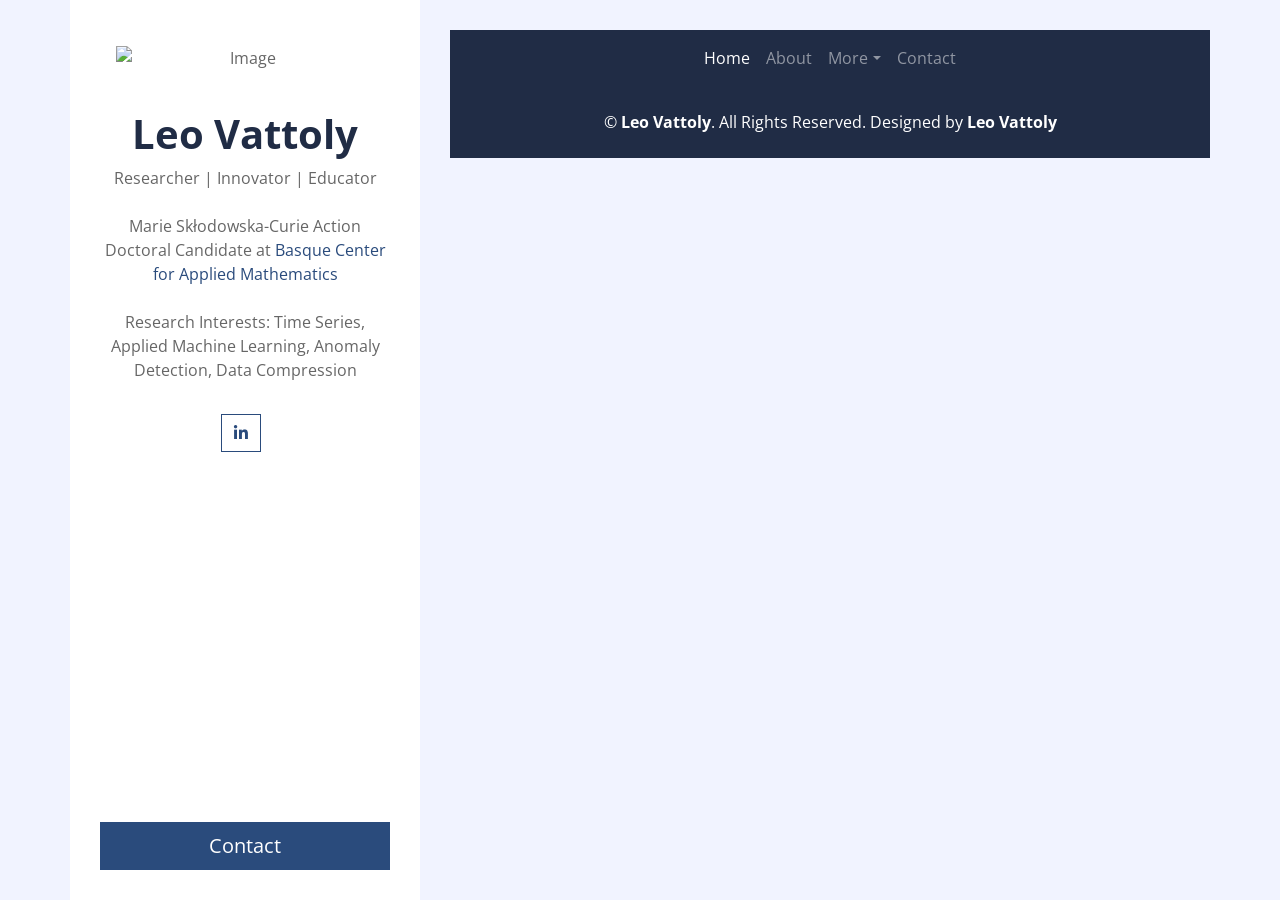
==== index.html @ dacd9f1f "Update index.html" ====
<!DOCTYPE html>
<html lang="en">
    <head>
        <meta charset="utf-8">
        <title>Leo Vattoly - Researcher</title>
        <meta content="width=device-width, initial-scale=1.0" name="viewport">
        <meta content="PhD, Machine Learning, Time Series, Anomaly Detection, Data Compression" name="keywords">
        <meta content="Researcher at BCAM focusing on ML for polymer systems" name="description">

        <!-- Favicon -->
        <link href="img/favicon.ico" rel="icon">

        <!-- Google Fonts -->
        <link href="https://fonts.googleapis.com/css2?family=Open+Sans:300;400;600;700;800&display=swap" rel="stylesheet">

        <!-- Font Awesome -->
        <link href="https://cdnjs.cloudflare.com/ajax/libs/font-awesome/5.10.0/css/all.min.css" rel="stylesheet">

        <!-- Customized Bootstrap Stylesheet -->
        <link href="css/style.css" rel="stylesheet">
    </head>

    <body>
        <div class="wrapper">
            <div class="sidebar">
                <div class="sidebar-text d-flex flex-column h-100 justify-content-center text-center">
                    
                    <img class="mx-auto d-block img-fluid mb-4 p-3" src="img/profile_1.png" alt="Image" style="width: 400px; height: auto;">
                    
                    <h1 class="font-weight-bold">Leo Vattoly</h1>
                    <p class="mb-4">Researcher | Innovator | Educator</p>
                    <p class="mb-4">
                        Marie Skłodowska-Curie Action Doctoral Candidate at <a href="https://www.bcamath.org/en">Basque Center for Applied Mathematics</a></p>
                        <p>Research Interests: Time Series, Applied Machine Learning, Anomaly Detection, Data Compression</p>    
                    </p>
                    <div class="d-flex justify-content-center mb-5">
                        <a class="btn btn-outline-primary mr-2" href="https://www.linkedin.com/in/leo-vattoly/"><i class="fab fa-linkedin-in"></i></a>
                    </div>
                    <a href="contact.html" class="btn btn-lg btn-block btn-primary mt-auto">Contact</a>
                </div>
                <div class="sidebar-icon d-flex flex-column h-100 justify-content-center text-right">
                    <i class="fas fa-2x fa-angle-double-right text-primary"></i>
                </div>
            </div>
            <div class="content">
                <!-- Navbar Start -->
                <div class="container p-0">
                    <nav class="navbar navbar-expand-lg bg-secondary navbar-dark">
                        <a href="" class="navbar-brand d-block d-lg-none">Navigation</a>
                        <button type="button" class="navbar-toggler" data-toggle="collapse" data-target="#navbarCollapse">
                            <span class="navbar-toggler-icon"></span>
                        </button>
                        <div class="collapse navbar-collapse justify-content-between" id="navbarCollapse">
                            <div class="navbar-nav m-auto">
                                <a href="index.html" class="nav-item nav-link active">Home</a>
                                <a href="about.html" class="nav-item nav-link">About</a>
                                <div class="nav-item dropdown">
                                    <a href="#" class="nav-link dropdown-toggle" data-toggle="dropdown">More</a>
                                    <div class="dropdown-menu">
                                        <a href="blog.html" class="dropdown-item">Education</a>
                                        <a href="single.html" class="dropdown-item">Experience</a>
                                    </div>
                                </div>
                                <a href="contact.html" class="nav-item nav-link">Contact</a>
                            </div>
                        </div>
                    </nav>
                </div>
                <!-- Navbar End -->
        
                
             
                
    
                <!-- Footer Start -->
                <div class="container py-4 bg-secondary text-center">
                    <p class="m-0 text-white">
                        &copy; <a class="text-white font-weight-bold" href="leovattoly.github.io/">Leo Vattoly</a>. All Rights Reserved. Designed by <a class="text-white font-weight-bold" href="leovattoly.github.io/">Leo Vattoly</a>
                    </p>
                </div>
                <!-- Footer End -->
            </div>
        </div>
        
        <!-- Back to Top -->
        <a href="#" class="back-to-top"><i class="fa fa-angle-double-up"></i></a>
        
        <!-- JavaScript Libraries -->
        <script src="https://code.jquery.com/jquery-3.4.1.min.js"></script>
        <script src="https://stackpath.bootstrapcdn.com/bootstrap/4.4.1/js/bootstrap.bundle.min.js"></script>
        <script src="lib/easing/easing.min.js"></script>
        <script src="lib/waypoints/waypoints.min.js"></script>

        <!-- Contact Javascript File -->
        <script src="mail/jqBootstrapValidation.min.js"></script>
        <script src="mail/contact.js"></script>

        <!-- Template Javascript -->
        <script src="js/main.js"></script>
    </body>
</html>
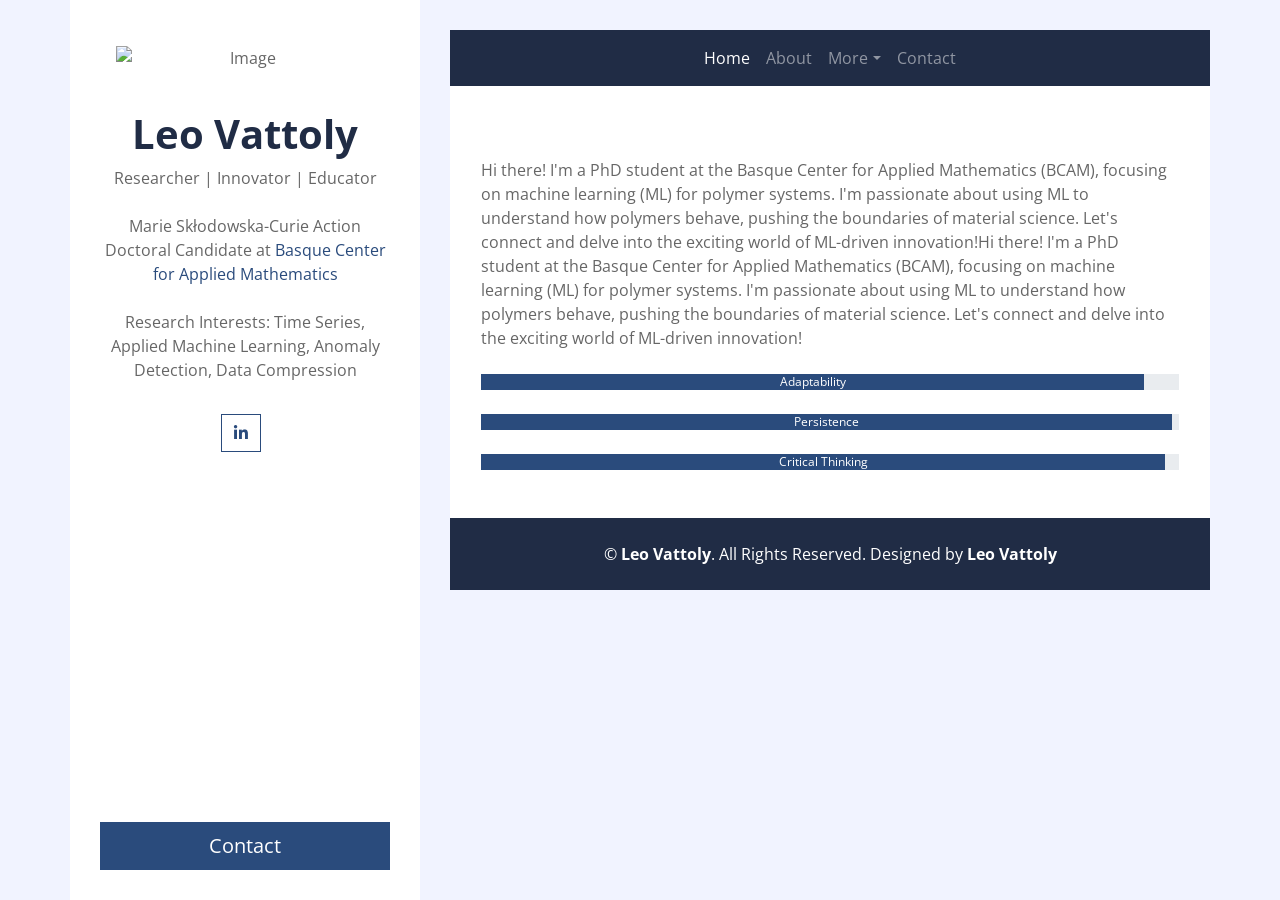
==== commit 246cc6c7: "Update index.html" ====
--- a/index.html
+++ b/index.html
@@ -34,7 +34,7 @@
                         <p>Research Interests: Time Series, Applied Machine Learning, Anomaly Detection, Data Compression</p>    
                     </p>
                     <div class="d-flex justify-content-center mb-5">
-                        <a class="btn btn-outline-primary mr-2" href="https://www.linkedin.com/in/leo-vattoly/"><i class="fab fa-linkedin-in"></i></a>
+                        <a class="btn btn-outline-primary mr-2" href="https://www.linkedin.com/in/leo-vattoly/" target="_blank" ><i class="fab fa-linkedin-in"></i></a>
                     </div>
                     <a href="contact.html" class="btn btn-lg btn-block btn-primary mt-auto">Contact</a>
                 </div>
@@ -67,10 +67,32 @@
                     </nav>
                 </div>
                 <!-- Navbar End -->
-        
-                
-             
-                
+         <!-- About Start-->
+                 <div class="container bg-white pt-5">
+                <div class="row px-3 pb-5">
+                    <div class="col-md-12">
+                        <h2 class="mb-4 font-weight-bold"></h2>
+                        <p class="m-0">
+                            Hi there! I'm a PhD student at the Basque Center for Applied Mathematics (BCAM), focusing on machine learning (ML) for polymer systems. I'm passionate about using ML to understand how polymers behave, pushing the boundaries of material science. Let's connect and delve into the exciting world of ML-driven innovation!Hi there! I'm a PhD student at the Basque Center for Applied Mathematics (BCAM), focusing on machine learning (ML) for polymer systems. I'm passionate about using ML to understand how polymers behave, pushing the boundaries of material science. Let's connect and delve into the exciting world of ML-driven innovation!
+                        </p>
+                    </div>
+                    <div class="col-md-12 pt-4">
+                        <div class="d-flex flex-column skills">
+                            <div class="progress w-100 mb-4">
+                                <div class="progress-bar" role="progressbar" aria-valuenow="95" aria-valuemin="0" aria-valuemax="100">Adaptability</div>
+                            </div>
+                            <div class="progress w-100 mb-4">
+                                <div class="progress-bar" role="progressbar" aria-valuenow="99" aria-valuemin="0" aria-valuemax="100">Persistence</div>
+                            </div>
+                            <div class="progress w-100">
+                                <div class="progress-bar" role="progressbar" aria-valuenow="98" aria-valuemin="0" aria-valuemax="100">Critical Thinking </div>
+                            </div>
+                        </div>
+                    </div>
+                </div>
+            </div>
+
+        <!-- About End -->
     
                 <!-- Footer Start -->
                 <div class="container py-4 bg-secondary text-center">
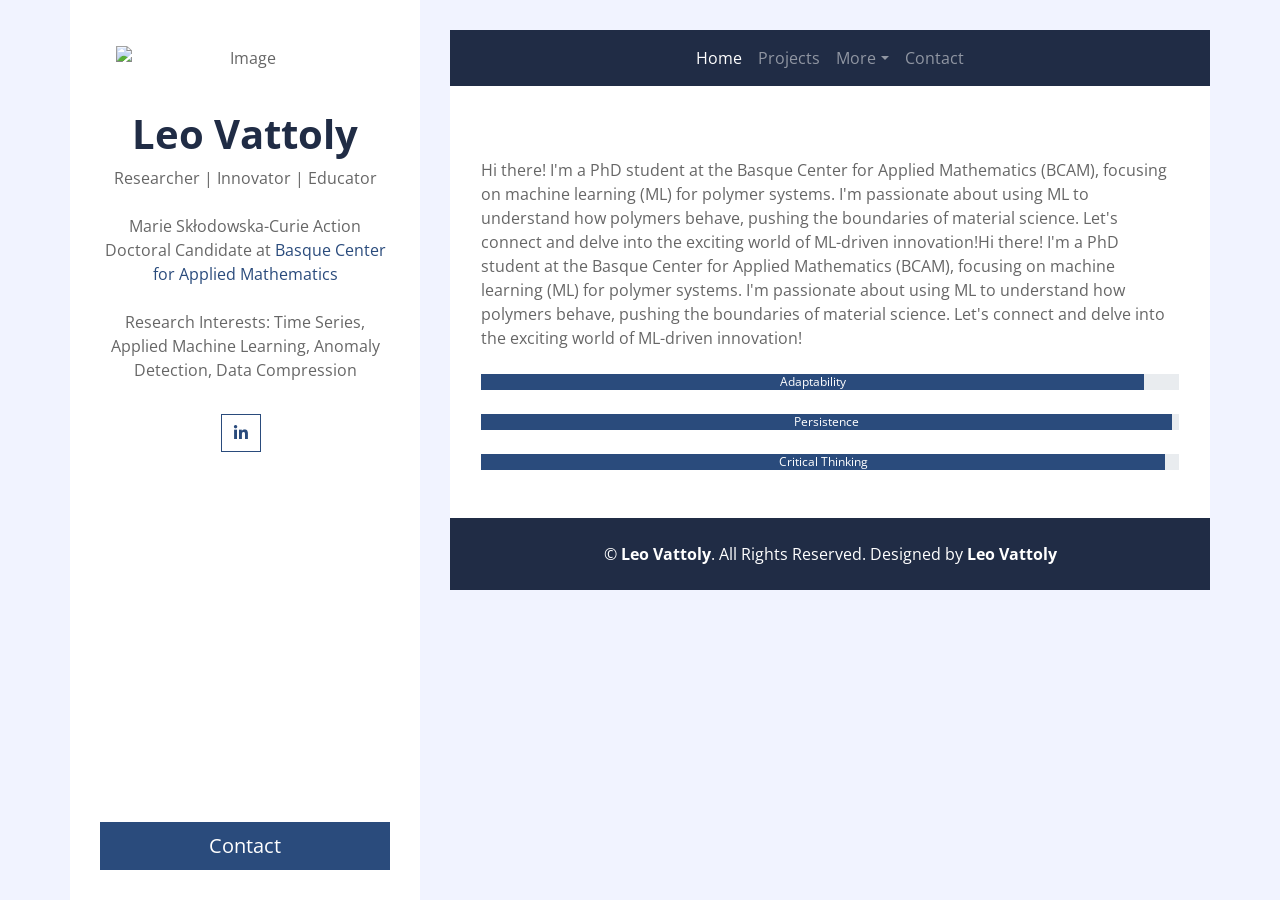
==== commit a28338bf: "Update index.html" ====
--- a/index.html
+++ b/index.html
@@ -53,7 +53,7 @@
                         <div class="collapse navbar-collapse justify-content-between" id="navbarCollapse">
                             <div class="navbar-nav m-auto">
                                 <a href="index.html" class="nav-item nav-link active">Home</a>
-                                <a href="about.html" class="nav-item nav-link">About</a>
+                                <a href="about.html" class="nav-item nav-link">Projects</a>
                                 <div class="nav-item dropdown">
                                     <a href="#" class="nav-link dropdown-toggle" data-toggle="dropdown">More</a>
                                     <div class="dropdown-menu">
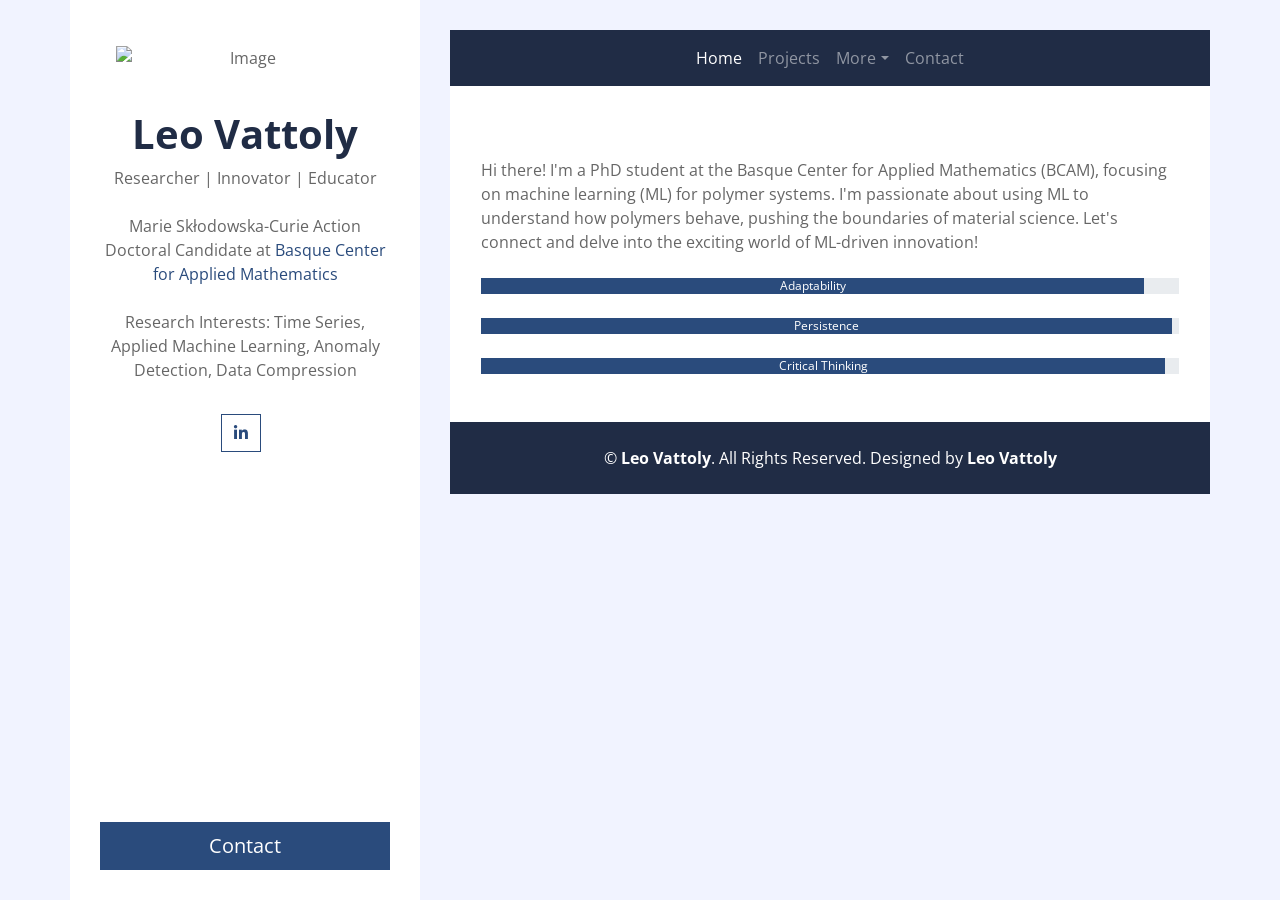
==== commit 1f66bc06: "Update index.html" ====
--- a/index.html
+++ b/index.html
@@ -73,8 +73,7 @@
                     <div class="col-md-12">
                         <h2 class="mb-4 font-weight-bold"></h2>
                         <p class="m-0">
-                            Hi there! I'm a PhD student at the Basque Center for Applied Mathematics (BCAM), focusing on machine learning (ML) for polymer systems. I'm passionate about using ML to understand how polymers behave, pushing the boundaries of material science. Let's connect and delve into the exciting world of ML-driven innovation!Hi there! I'm a PhD student at the Basque Center for Applied Mathematics (BCAM), focusing on machine learning (ML) for polymer systems. I'm passionate about using ML to understand how polymers behave, pushing the boundaries of material science. Let's connect and delve into the exciting world of ML-driven innovation!
-                        </p>
+                            Hi there! I'm a PhD student at the Basque Center for Applied Mathematics (BCAM), focusing on machine learning (ML) for polymer systems. I'm passionate about using ML to understand how polymers behave, pushing the boundaries of material science. Let's connect and delve into the exciting world of ML-driven innovation!                </p>
                     </div>
                     <div class="col-md-12 pt-4">
                         <div class="d-flex flex-column skills">
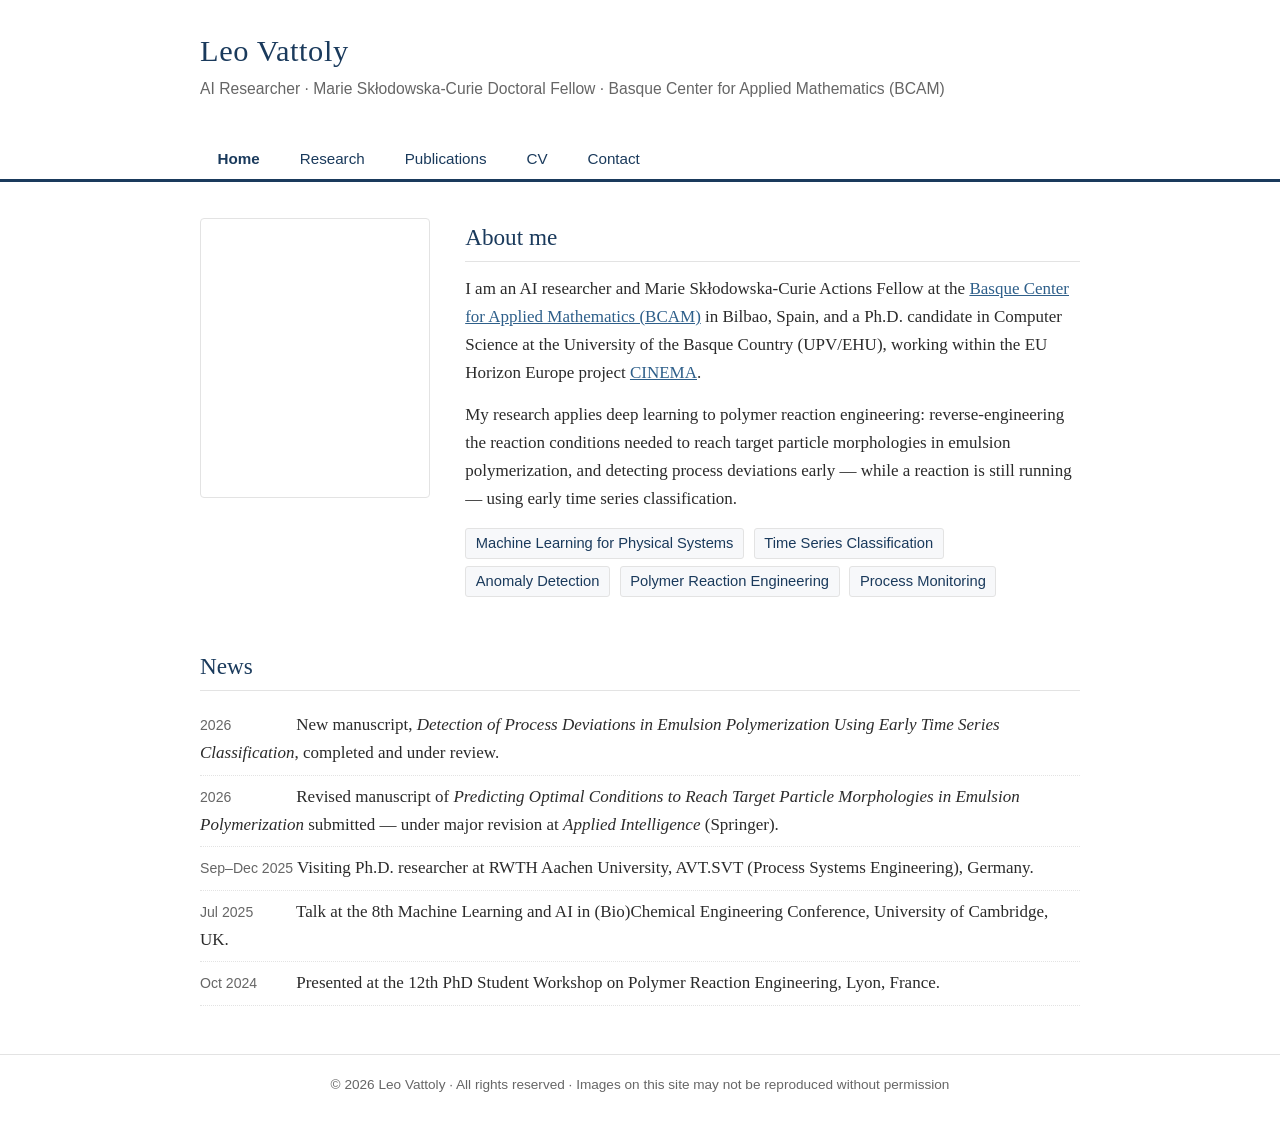
==== commit beb5b0d7: "Redesign as professional academic website; add new preprint details" ====
--- a/index.html
+++ b/index.html
@@ -1,122 +1,79 @@
-<!DOCTYPE html>
-<html lang="en">
-    <head>
-        <meta charset="utf-8">
-        <title>Leo Vattoly - Researcher</title>
-        <meta content="width=device-width, initial-scale=1.0" name="viewport">
-        <meta content="PhD, Machine Learning, Time Series, Anomaly Detection, Data Compression" name="keywords">
-        <meta content="Researcher at BCAM focusing on ML for polymer systems" name="description">
-
-        <!-- Favicon -->
-        <link href="img/favicon.ico" rel="icon">
-
-        <!-- Google Fonts -->
-        <link href="https://fonts.googleapis.com/css2?family=Open+Sans:300;400;600;700;800&display=swap" rel="stylesheet">
-
-        <!-- Font Awesome -->
-        <link href="https://cdnjs.cloudflare.com/ajax/libs/font-awesome/5.10.0/css/all.min.css" rel="stylesheet">
-
-        <!-- Customized Bootstrap Stylesheet -->
-        <link href="css/style.css" rel="stylesheet">
-    </head>
-
-    <body>
-        <div class="wrapper">
-            <div class="sidebar">
-                <div class="sidebar-text d-flex flex-column h-100 justify-content-center text-center">
-                    
-                    <img class="mx-auto d-block img-fluid mb-4 p-3" src="img/profile_1.png" alt="Image" style="width: 400px; height: auto;">
-                    
-                    <h1 class="font-weight-bold">Leo Vattoly</h1>
-                    <p class="mb-4">Researcher | Innovator | Educator</p>
-                    <p class="mb-4">
-                        Marie Skłodowska-Curie Action Doctoral Candidate at <a href="https://www.bcamath.org/en">Basque Center for Applied Mathematics</a></p>
-                        <p>Research Interests: Time Series, Applied Machine Learning, Anomaly Detection, Data Compression</p>    
-                    </p>
-                    <div class="d-flex justify-content-center mb-5">
-                        <a class="btn btn-outline-primary mr-2" href="https://www.linkedin.com/in/leo-vattoly/" target="_blank" ><i class="fab fa-linkedin-in"></i></a>
-                    </div>
-                    <a href="contact.html" class="btn btn-lg btn-block btn-primary mt-auto">Contact</a>
-                </div>
-                <div class="sidebar-icon d-flex flex-column h-100 justify-content-center text-right">
-                    <i class="fas fa-2x fa-angle-double-right text-primary"></i>
-                </div>
-            </div>
-            <div class="content">
-                <!-- Navbar Start -->
-                <div class="container p-0">
-                    <nav class="navbar navbar-expand-lg bg-secondary navbar-dark">
-                        <a href="" class="navbar-brand d-block d-lg-none">Navigation</a>
-                        <button type="button" class="navbar-toggler" data-toggle="collapse" data-target="#navbarCollapse">
-                            <span class="navbar-toggler-icon"></span>
-                        </button>
-                        <div class="collapse navbar-collapse justify-content-between" id="navbarCollapse">
-                            <div class="navbar-nav m-auto">
-                                <a href="index.html" class="nav-item nav-link active">Home</a>
-                                <a href="about.html" class="nav-item nav-link">Projects</a>
-                                <div class="nav-item dropdown">
-                                    <a href="#" class="nav-link dropdown-toggle" data-toggle="dropdown">More</a>
-                                    <div class="dropdown-menu">
-                                        <a href="blog.html" class="dropdown-item">Education</a>
-                                        <a href="single.html" class="dropdown-item">Experience</a>
-                                    </div>
-                                </div>
-                                <a href="contact.html" class="nav-item nav-link">Contact</a>
-                            </div>
-                        </div>
-                    </nav>
-                </div>
-                <!-- Navbar End -->
-         <!-- About Start-->
-                 <div class="container bg-white pt-5">
-                <div class="row px-3 pb-5">
-                    <div class="col-md-12">
-                        <h2 class="mb-4 font-weight-bold"></h2>
-                        <p class="m-0">
-                            Hi there! I'm a PhD student at the Basque Center for Applied Mathematics (BCAM), focusing on machine learning (ML) for polymer systems. I'm passionate about using ML to understand how polymers behave, pushing the boundaries of material science. Let's connect and delve into the exciting world of ML-driven innovation!                </p>
-                    </div>
-                    <div class="col-md-12 pt-4">
-                        <div class="d-flex flex-column skills">
-                            <div class="progress w-100 mb-4">
-                                <div class="progress-bar" role="progressbar" aria-valuenow="95" aria-valuemin="0" aria-valuemax="100">Adaptability</div>
-                            </div>
-                            <div class="progress w-100 mb-4">
-                                <div class="progress-bar" role="progressbar" aria-valuenow="99" aria-valuemin="0" aria-valuemax="100">Persistence</div>
-                            </div>
-                            <div class="progress w-100">
-                                <div class="progress-bar" role="progressbar" aria-valuenow="98" aria-valuemin="0" aria-valuemax="100">Critical Thinking </div>
-                            </div>
-                        </div>
-                    </div>
-                </div>
-            </div>
-
-        <!-- About End -->
-    
-                <!-- Footer Start -->
-                <div class="container py-4 bg-secondary text-center">
-                    <p class="m-0 text-white">
-                        &copy; <a class="text-white font-weight-bold" href="leovattoly.github.io/">Leo Vattoly</a>. All Rights Reserved. Designed by <a class="text-white font-weight-bold" href="leovattoly.github.io/">Leo Vattoly</a>
-                    </p>
-                </div>
-                <!-- Footer End -->
-            </div>
-        </div>
-        
-        <!-- Back to Top -->
-        <a href="#" class="back-to-top"><i class="fa fa-angle-double-up"></i></a>
-        
-        <!-- JavaScript Libraries -->
-        <script src="https://code.jquery.com/jquery-3.4.1.min.js"></script>
-        <script src="https://stackpath.bootstrapcdn.com/bootstrap/4.4.1/js/bootstrap.bundle.min.js"></script>
-        <script src="lib/easing/easing.min.js"></script>
-        <script src="lib/waypoints/waypoints.min.js"></script>
-
-        <!-- Contact Javascript File -->
-        <script src="mail/jqBootstrapValidation.min.js"></script>
-        <script src="mail/contact.js"></script>
-
-        <!-- Template Javascript -->
-        <script src="js/main.js"></script>
-    </body>
-</html>
+<!DOCTYPE html>
+<html lang="en">
+<head>
+  <meta charset="utf-8">
+  <meta name="viewport" content="width=device-width, initial-scale=1.0">
+  <title>Leo Vattoly — AI Researcher</title>
+  <meta name="description" content="Leo Vattoly — AI researcher at the Basque Center for Applied Mathematics (BCAM). Machine learning for polymer systems, time series classification, process monitoring.">
+  <meta name="keywords" content="Leo Vattoly, machine learning, time series, emulsion polymerization, BCAM, anomaly detection">
+  <link rel="stylesheet" href="css/style.css">
+</head>
+<body>
+
+  <header>
+    <div class="container">
+      <div class="site-title">
+        <h1>Leo Vattoly</h1>
+        <p>AI Researcher · Marie Skłodowska-Curie Doctoral Fellow · Basque Center for Applied Mathematics (BCAM)</p>
+      </div>
+      <nav class="tabs">
+        <a href="index.html" class="active">Home</a>
+        <a href="research.html">Research</a>
+        <a href="publications.html">Publications</a>
+        <a href="cv.html">CV</a>
+        <a href="contact.html">Contact</a>
+        <!-- To add a new tab: copy a line above, create the matching .html page (see README.md) -->
+      </nav>
+    </div>
+  </header>
+
+  <main>
+    <div class="container">
+
+      <div class="profile-row">
+        <div class="photo-frame" style="background-image: url('img/profile_1.png');" role="img" aria-label="Portrait of Leo Vattoly"></div>
+        <div class="bio">
+          <h2>About me</h2>
+          <p>
+            I am an AI researcher and Marie Skłodowska-Curie Actions Fellow at the
+            <a href="https://www.bcamath.org/en" target="_blank" rel="noopener">Basque Center for Applied Mathematics (BCAM)</a>
+            in Bilbao, Spain, and a Ph.D. candidate in Computer Science at the University of the Basque Country (UPV/EHU),
+            working within the EU Horizon Europe project <a href="https://cinema-dn.eu" target="_blank" rel="noopener">CINEMA</a>.
+          </p>
+          <p>
+            My research applies deep learning to polymer reaction engineering: reverse-engineering the reaction
+            conditions needed to reach target particle morphologies in emulsion polymerization, and detecting
+            process deviations early — while a reaction is still running — using early time series classification.
+          </p>
+          <p class="interests">
+            <span>Machine Learning for Physical Systems</span>
+            <span>Time Series Classification</span>
+            <span>Anomaly Detection</span>
+            <span>Polymer Reaction Engineering</span>
+            <span>Process Monitoring</span>
+          </p>
+        </div>
+      </div>
+
+      <h2>News</h2>
+      <ul class="news">
+        <li><span class="date">2026</span> New manuscript, <em>Detection of Process Deviations in Emulsion Polymerization Using Early Time Series Classification</em>, completed and under review.</li>
+        <li><span class="date">2026</span> Revised manuscript of <em>Predicting Optimal Conditions to Reach Target Particle Morphologies in Emulsion Polymerization</em> submitted — under major revision at <em>Applied Intelligence</em> (Springer).</li>
+        <li><span class="date">Sep–Dec 2025</span> Visiting Ph.D. researcher at RWTH Aachen University, AVT.SVT (Process Systems Engineering), Germany.</li>
+        <li><span class="date">Jul 2025</span> Talk at the 8th Machine Learning and AI in (Bio)Chemical Engineering Conference, University of Cambridge, UK.</li>
+        <li><span class="date">Oct 2024</span> Presented at the 12th PhD Student Workshop on Polymer Reaction Engineering, Lyon, France.</li>
+        <!-- Add new news items at the TOP of this list -->
+      </ul>
+
+    </div>
+  </main>
+
+  <footer>
+    <div class="container">
+      © 2026 Leo Vattoly · All rights reserved · Images on this site may not be reproduced without permission
+    </div>
+  </footer>
+
+  <script src="js/protect.js"></script>
+</body>
+</html>
--- a/css/style.css
+++ b/css/style.css
@@ -0,0 +1,202 @@
+/* ==========================================================================
+   Leo Vattoly — Academic website stylesheet
+   Clean, professional, no animations. Edit colors in :root below.
+   ========================================================================== */
+
+:root {
+  --accent: #1a3a5c;        /* deep navy — headings, links, nav */
+  --accent-light: #2e5f8a;
+  --text: #2b2b2b;
+  --muted: #666;
+  --rule: #e3e3e3;
+  --bg-soft: #f7f8fa;
+}
+
+* { box-sizing: border-box; margin: 0; padding: 0; }
+
+body {
+  font-family: Georgia, "Times New Roman", serif;
+  color: var(--text);
+  line-height: 1.65;
+  background: #fff;
+  font-size: 17px;
+}
+
+.container {
+  max-width: 920px;
+  margin: 0 auto;
+  padding: 0 1.25rem;
+}
+
+/* ---------- Header & navigation ---------- */
+header { border-bottom: 3px solid var(--accent); background: #fff; }
+
+.site-title { padding: 1.6rem 0 0.4rem; }
+
+.site-title h1 {
+  font-size: 1.9rem;
+  font-weight: normal;
+  color: var(--accent);
+  letter-spacing: 0.02em;
+}
+
+.site-title p {
+  color: var(--muted);
+  font-size: 0.98rem;
+  font-family: Helvetica, Arial, sans-serif;
+}
+
+nav.tabs { margin-top: 0.9rem; font-family: Helvetica, Arial, sans-serif; }
+
+nav.tabs a {
+  display: inline-block;
+  padding: 0.55rem 1.1rem;
+  color: var(--accent);
+  text-decoration: none;
+  font-size: 0.95rem;
+  border-bottom: 3px solid transparent;
+  margin-bottom: -3px;
+}
+
+nav.tabs a:hover { background: var(--bg-soft); }
+
+nav.tabs a.active { border-bottom-color: var(--accent); font-weight: bold; }
+
+/* ---------- Main ---------- */
+main { padding: 2.2rem 0 3rem; }
+
+h2 {
+  font-size: 1.45rem;
+  color: var(--accent);
+  font-weight: normal;
+  margin: 1.8rem 0 0.8rem;
+  padding-bottom: 0.3rem;
+  border-bottom: 1px solid var(--rule);
+}
+
+h2:first-child { margin-top: 0; }
+
+h3 { font-size: 1.12rem; color: var(--text); margin: 1.2rem 0 0.3rem; }
+
+p { margin-bottom: 0.9rem; }
+
+a { color: var(--accent-light); }
+a:hover { color: var(--accent); }
+
+ul.plain { list-style: none; }
+
+/* ---------- Home layout ---------- */
+.profile-row {
+  display: flex;
+  gap: 2.2rem;
+  align-items: flex-start;
+  flex-wrap: wrap;
+}
+
+.profile-row .bio { flex: 1 1 420px; }
+
+/* Photo shown as a background-image inside a protected frame:
+   no <img> element, so there is no "Save image as / Open image" target. */
+.photo-frame {
+  flex: 0 0 230px;
+  width: 230px;
+  height: 280px;
+  border: 1px solid var(--rule);
+  border-radius: 4px;
+  background-size: cover;
+  background-position: center top;
+  background-repeat: no-repeat;
+  position: relative;
+  user-select: none;
+  -webkit-user-select: none;
+}
+
+/* transparent overlay intercepts right-click / drag on the photo */
+.photo-frame::after { content: ""; position: absolute; inset: 0; }
+
+.interests { font-family: Helvetica, Arial, sans-serif; font-size: 0.92rem; }
+
+.interests span {
+  display: inline-block;
+  background: var(--bg-soft);
+  border: 1px solid var(--rule);
+  border-radius: 3px;
+  padding: 0.15rem 0.6rem;
+  margin: 0 0.35rem 0.45rem 0;
+  color: var(--accent);
+}
+
+/* ---------- News / lists ---------- */
+.news { list-style: none; }
+
+.news li { padding: 0.45rem 0; border-bottom: 1px dotted var(--rule); }
+
+.news .date {
+  display: inline-block;
+  min-width: 92px;
+  color: var(--muted);
+  font-family: Helvetica, Arial, sans-serif;
+  font-size: 0.88rem;
+}
+
+/* ---------- Publications ---------- */
+.pub {
+  margin-bottom: 1.4rem;
+  padding-left: 1rem;
+  border-left: 3px solid var(--rule);
+}
+
+.pub .title { font-weight: bold; }
+.pub .authors { font-size: 0.97rem; }
+.pub .venue { color: var(--muted); font-style: italic; font-size: 0.95rem; }
+
+.pub .status {
+  display: inline-block;
+  font-family: Helvetica, Arial, sans-serif;
+  font-size: 0.8rem;
+  color: var(--accent);
+  background: var(--bg-soft);
+  border: 1px solid var(--rule);
+  border-radius: 3px;
+  padding: 0.05rem 0.5rem;
+  margin-top: 0.25rem;
+}
+
+.pub .abstract { font-size: 0.95rem; color: #444; margin-top: 0.4rem; }
+
+/* ---------- CV ---------- */
+.cv-item { margin-bottom: 1.1rem; }
+.cv-item .where { font-weight: bold; }
+.cv-item .when {
+  color: var(--muted);
+  font-family: Helvetica, Arial, sans-serif;
+  font-size: 0.88rem;
+}
+.cv-item ul { margin: 0.3rem 0 0 1.2rem; font-size: 0.96rem; }
+
+/* ---------- Contact ---------- */
+.contact-block p { margin-bottom: 0.5rem; }
+
+/* ---------- Footer ---------- */
+footer {
+  border-top: 1px solid var(--rule);
+  padding: 1.2rem 0 2rem;
+  color: var(--muted);
+  font-size: 0.85rem;
+  font-family: Helvetica, Arial, sans-serif;
+  text-align: center;
+}
+
+/* ---------- Image protection (site-wide) ---------- */
+img {
+  user-select: none;
+  -webkit-user-select: none;
+  -webkit-user-drag: none;
+  pointer-events: none;
+}
+
+/* ---------- Small screens ---------- */
+@media (max-width: 640px) {
+  .profile-row { flex-direction: column; align-items: center; }
+  nav.tabs a { padding: 0.5rem 0.7rem; font-size: 0.88rem; }
+}
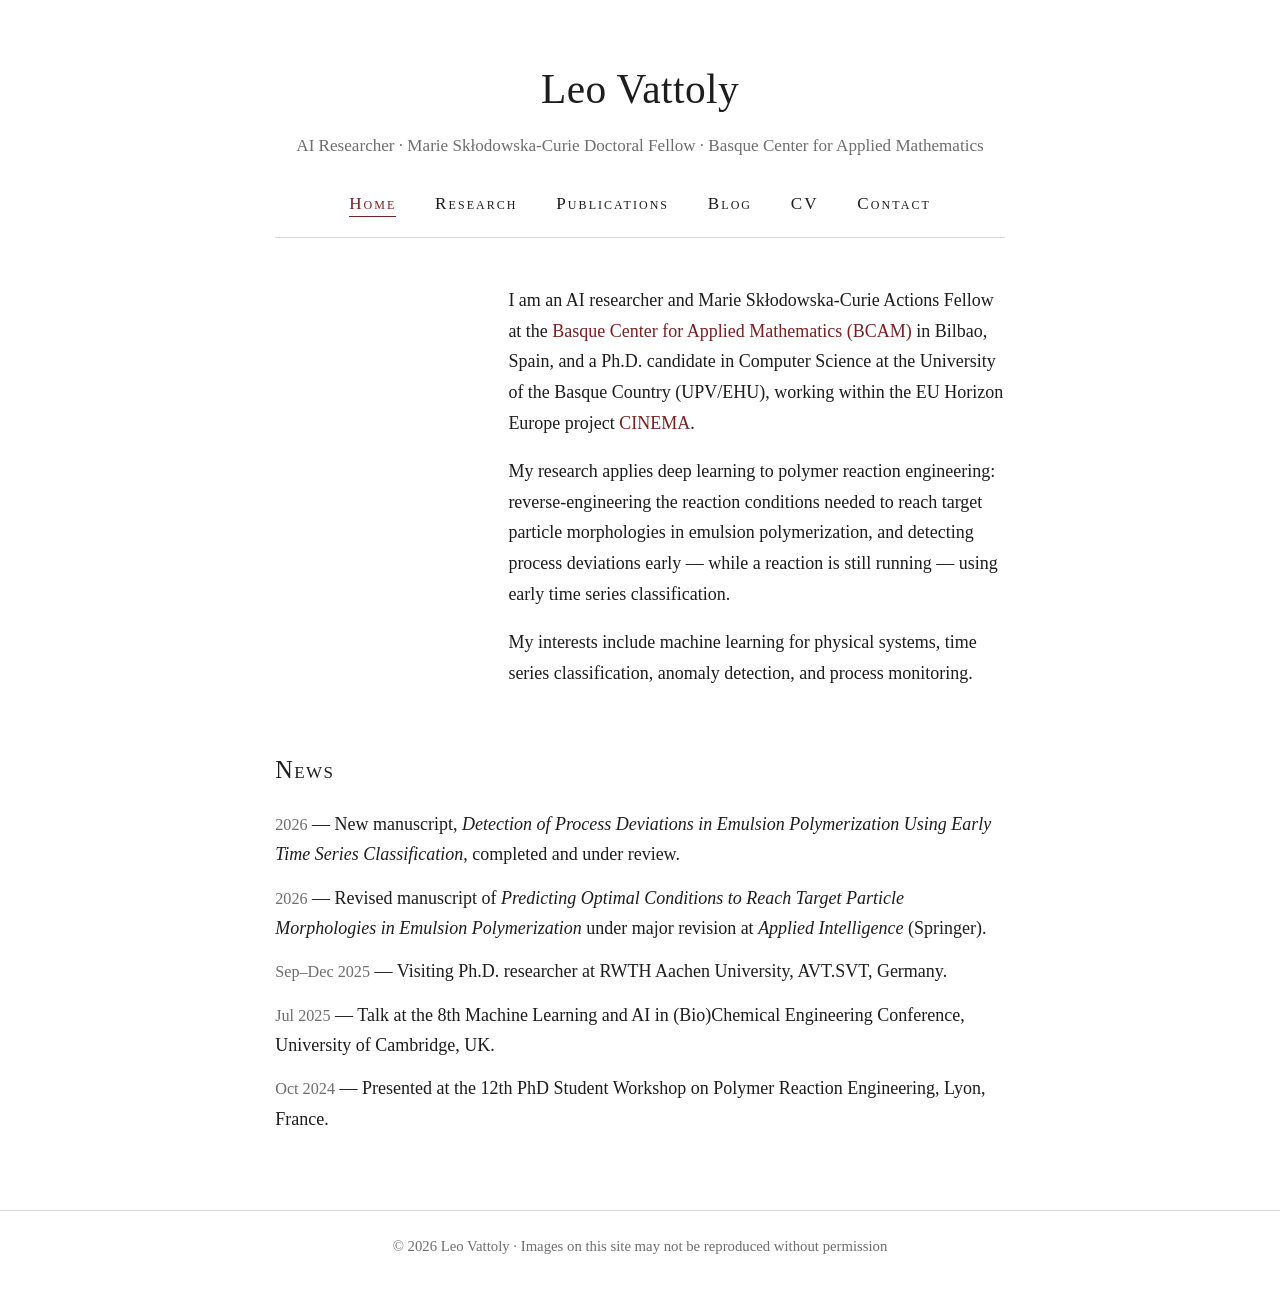
==== commit d8ae0441: "Classic academic redesign; add Blog tab with first post" ====
--- a/index.html
+++ b/index.html
@@ -5,7 +5,6 @@
   <meta name="viewport" content="width=device-width, initial-scale=1.0">
   <title>Leo Vattoly — AI Researcher</title>
   <meta name="description" content="Leo Vattoly — AI researcher at the Basque Center for Applied Mathematics (BCAM). Machine learning for polymer systems, time series classification, process monitoring.">
-  <meta name="keywords" content="Leo Vattoly, machine learning, time series, emulsion polymerization, BCAM, anomaly detection">
   <link rel="stylesheet" href="css/style.css">
 </head>
 <body>
@@ -14,15 +13,15 @@
     <div class="container">
       <div class="site-title">
         <h1>Leo Vattoly</h1>
-        <p>AI Researcher · Marie Skłodowska-Curie Doctoral Fellow · Basque Center for Applied Mathematics (BCAM)</p>
+        <p>AI Researcher &middot; Marie Sk&#322;odowska-Curie Doctoral Fellow &middot; Basque Center for Applied Mathematics</p>
       </div>
       <nav class="tabs">
         <a href="index.html" class="active">Home</a>
         <a href="research.html">Research</a>
         <a href="publications.html">Publications</a>
+        <a href="blog.html">Blog</a>
         <a href="cv.html">CV</a>
         <a href="contact.html">Contact</a>
-        <!-- To add a new tab: copy a line above, create the matching .html page (see README.md) -->
       </nav>
     </div>
   </header>
@@ -33,35 +32,33 @@
       <div class="profile-row">
         <div class="photo-frame" style="background-image: url('img/profile_1.png');" role="img" aria-label="Portrait of Leo Vattoly"></div>
         <div class="bio">
-          <h2>About me</h2>
           <p>
-            I am an AI researcher and Marie Skłodowska-Curie Actions Fellow at the
+            I am an AI researcher and Marie Sk&#322;odowska-Curie Actions Fellow at the
             <a href="https://www.bcamath.org/en" target="_blank" rel="noopener">Basque Center for Applied Mathematics (BCAM)</a>
-            in Bilbao, Spain, and a Ph.D. candidate in Computer Science at the University of the Basque Country (UPV/EHU),
-            working within the EU Horizon Europe project <a href="https://cinema-dn.eu" target="_blank" rel="noopener">CINEMA</a>.
+            in Bilbao, Spain, and a Ph.D. candidate in Computer Science at the University of the
+            Basque Country (UPV/EHU), working within the EU Horizon Europe project
+            <a href="https://cinema-dn.eu" target="_blank" rel="noopener">CINEMA</a>.
           </p>
           <p>
-            My research applies deep learning to polymer reaction engineering: reverse-engineering the reaction
-            conditions needed to reach target particle morphologies in emulsion polymerization, and detecting
-            process deviations early — while a reaction is still running — using early time series classification.
+            My research applies deep learning to polymer reaction engineering: reverse-engineering
+            the reaction conditions needed to reach target particle morphologies in emulsion
+            polymerization, and detecting process deviations early &mdash; while a reaction is still
+            running &mdash; using early time series classification.
           </p>
-          <p class="interests">
-            <span>Machine Learning for Physical Systems</span>
-            <span>Time Series Classification</span>
-            <span>Anomaly Detection</span>
-            <span>Polymer Reaction Engineering</span>
-            <span>Process Monitoring</span>
+          <p>
+            My interests include machine learning for physical systems, time series classification,
+            anomaly detection, and process monitoring.
           </p>
         </div>
       </div>
 
       <h2>News</h2>
       <ul class="news">
-        <li><span class="date">2026</span> New manuscript, <em>Detection of Process Deviations in Emulsion Polymerization Using Early Time Series Classification</em>, completed and under review.</li>
-        <li><span class="date">2026</span> Revised manuscript of <em>Predicting Optimal Conditions to Reach Target Particle Morphologies in Emulsion Polymerization</em> submitted — under major revision at <em>Applied Intelligence</em> (Springer).</li>
-        <li><span class="date">Sep–Dec 2025</span> Visiting Ph.D. researcher at RWTH Aachen University, AVT.SVT (Process Systems Engineering), Germany.</li>
-        <li><span class="date">Jul 2025</span> Talk at the 8th Machine Learning and AI in (Bio)Chemical Engineering Conference, University of Cambridge, UK.</li>
-        <li><span class="date">Oct 2024</span> Presented at the 12th PhD Student Workshop on Polymer Reaction Engineering, Lyon, France.</li>
+        <li><span class="date">2026</span> &mdash; New manuscript, <em>Detection of Process Deviations in Emulsion Polymerization Using Early Time Series Classification</em>, completed and under review.</li>
+        <li><span class="date">2026</span> &mdash; Revised manuscript of <em>Predicting Optimal Conditions to Reach Target Particle Morphologies in Emulsion Polymerization</em> under major revision at <em>Applied Intelligence</em> (Springer).</li>
+        <li><span class="date">Sep&ndash;Dec 2025</span> &mdash; Visiting Ph.D. researcher at RWTH Aachen University, AVT.SVT, Germany.</li>
+        <li><span class="date">Jul 2025</span> &mdash; Talk at the 8th Machine Learning and AI in (Bio)Chemical Engineering Conference, University of Cambridge, UK.</li>
+        <li><span class="date">Oct 2024</span> &mdash; Presented at the 12th PhD Student Workshop on Polymer Reaction Engineering, Lyon, France.</li>
         <!-- Add new news items at the TOP of this list -->
       </ul>
 
@@ -70,7 +67,7 @@
 
   <footer>
     <div class="container">
-      © 2026 Leo Vattoly · All rights reserved · Images on this site may not be reproduced without permission
+      &copy; 2026 Leo Vattoly &middot; Images on this site may not be reproduced without permission
     </div>
   </footer>
 
--- a/css/style.css
+++ b/css/style.css
@@ -1,178 +1,148 @@
 /* ==========================================================================
-   Leo Vattoly — Academic website stylesheet
-   Clean, professional, no animations. Edit colors in :root below.
+   Leo Vattoly — Academic website stylesheet (classic academic style)
+   One font, one accent color, generous whitespace. Colors in :root.
    ========================================================================== */
 
 :root {
-  --accent: #1a3a5c;        /* deep navy — headings, links, nav */
-  --accent-light: #2e5f8a;
-  --text: #2b2b2b;
-  --muted: #666;
-  --rule: #e3e3e3;
-  --bg-soft: #f7f8fa;
+  --accent: #7a1f1f;   /* muted oxblood — links & small accents */
+  --ink: #1d1d1d;      /* body text */
+  --muted: #6e6e6e;
+  --rule: #d9d9d9;
 }
 
 * { box-sizing: border-box; margin: 0; padding: 0; }
 
+html { font-size: 18px; }
+
 body {
   font-family: Georgia, "Times New Roman", serif;
-  color: var(--text);
-  line-height: 1.65;
+  color: var(--ink);
   background: #fff;
-  font-size: 17px;
+  line-height: 1.7;
 }
 
-.container {
-  max-width: 920px;
-  margin: 0 auto;
-  padding: 0 1.25rem;
-}
+.container { max-width: 780px; margin: 0 auto; padding: 0 1.4rem; }
 
 /* ---------- Header & navigation ---------- */
-header { border-bottom: 3px solid var(--accent); background: #fff; }
-
-.site-title { padding: 1.6rem 0 0.4rem; }
+header { padding: 3rem 0 0; text-align: center; }
 
 .site-title h1 {
-  font-size: 1.9rem;
+  font-size: 2.3rem;
   font-weight: normal;
-  color: var(--accent);
-  letter-spacing: 0.02em;
+  letter-spacing: 0.01em;
 }
 
 .site-title p {
   color: var(--muted);
-  font-size: 0.98rem;
-  font-family: Helvetica, Arial, sans-serif;
+  font-size: 0.95rem;
+  margin-top: 0.35rem;
 }
 
-nav.tabs { margin-top: 0.9rem; font-family: Helvetica, Arial, sans-serif; }
+nav.tabs {
+  margin: 1.6rem 0 0;
+  padding-bottom: 1.1rem;
+  border-bottom: 1px solid var(--rule);
+  font-variant: small-caps;
+  letter-spacing: 0.12em;
+  font-size: 0.95rem;
+}
 
 nav.tabs a {
-  display: inline-block;
-  padding: 0.55rem 1.1rem;
-  color: var(--accent);
+  color: var(--ink);
   text-decoration: none;
-  font-size: 0.95rem;
-  border-bottom: 3px solid transparent;
-  margin-bottom: -3px;
+  margin: 0 0.9rem;
 }
 
-nav.tabs a:hover { background: var(--bg-soft); }
+nav.tabs a:hover { color: var(--accent); }
 
-nav.tabs a.active { border-bottom-color: var(--accent); font-weight: bold; }
+nav.tabs a.active {
+  color: var(--accent);
+  border-bottom: 1px solid var(--accent);
+  padding-bottom: 0.2rem;
+}
 
 /* ---------- Main ---------- */
-main { padding: 2.2rem 0 3rem; }
+main { padding: 2.6rem 0 3.5rem; }
 
 h2 {
-  font-size: 1.45rem;
-  color: var(--accent);
+  font-size: 1.35rem;
   font-weight: normal;
-  margin: 1.8rem 0 0.8rem;
-  padding-bottom: 0.3rem;
-  border-bottom: 1px solid var(--rule);
+  font-variant: small-caps;
+  letter-spacing: 0.06em;
+  margin: 2.4rem 0 1rem;
 }
 
 h2:first-child { margin-top: 0; }
 
-h3 { font-size: 1.12rem; color: var(--text); margin: 1.2rem 0 0.3rem; }
+h3 { font-size: 1.08rem; margin: 1.6rem 0 0.35rem; }
 
-p { margin-bottom: 0.9rem; }
+p { margin-bottom: 1rem; }
 
-a { color: var(--accent-light); }
-a:hover { color: var(--accent); }
+a { color: var(--accent); text-decoration: none; }
+a:hover { text-decoration: underline; }
 
-ul.plain { list-style: none; }
+em { font-style: italic; }
 
-/* ---------- Home layout ---------- */
-.profile-row {
-  display: flex;
-  gap: 2.2rem;
-  align-items: flex-start;
-  flex-wrap: wrap;
-}
+/* ---------- Home ---------- */
+.profile-row { display: flex; gap: 2.4rem; align-items: flex-start; flex-wrap: wrap; }
 
 .profile-row .bio { flex: 1 1 420px; }
 
-/* Photo shown as a background-image inside a protected frame:
-   no <img> element, so there is no "Save image as / Open image" target. */
+/* Photo as CSS background inside a protected frame — no <img>, so no
+   "Save image as" target. */
 .photo-frame {
-  flex: 0 0 230px;
-  width: 230px;
-  height: 280px;
-  border: 1px solid var(--rule);
-  border-radius: 4px;
+  flex: 0 0 190px;
+  width: 190px;
+  height: 235px;
   background-size: cover;
   background-position: center top;
   background-repeat: no-repeat;
   position: relative;
   user-select: none;
   -webkit-user-select: none;
+  filter: grayscale(12%);
 }
 
-/* transparent overlay intercepts right-click / drag on the photo */
 .photo-frame::after { content: ""; position: absolute; inset: 0; }
 
-.interests { font-family: Helvetica, Arial, sans-serif; font-size: 0.92rem; }
+/* ---------- Lists (news, talks, posts) ---------- */
+ul.news { list-style: none; }
 
-.interests span {
-  display: inline-block;
-  background: var(--bg-soft);
-  border: 1px solid var(--rule);
-  border-radius: 3px;
-  padding: 0.15rem 0.6rem;
-  margin: 0 0.35rem 0.45rem 0;
-  color: var(--accent);
-}
+ul.news li { margin-bottom: 0.7rem; }
 
-/* ---------- News / lists ---------- */
-.news { list-style: none; }
-
-.news li { padding: 0.45rem 0; border-bottom: 1px dotted var(--rule); }
-
-.news .date {
-  display: inline-block;
-  min-width: 92px;
-  color: var(--muted);
-  font-family: Helvetica, Arial, sans-serif;
-  font-size: 0.88rem;
-}
+.date { color: var(--muted); font-size: 0.9rem; }
 
 /* ---------- Publications ---------- */
-.pub {
-  margin-bottom: 1.4rem;
-  padding-left: 1rem;
-  border-left: 3px solid var(--rule);
-}
+.pub { margin-bottom: 1.6rem; }
 
 .pub .title { font-weight: bold; }
 .pub .authors { font-size: 0.97rem; }
-.pub .venue { color: var(--muted); font-style: italic; font-size: 0.95rem; }
+.pub .venue, .pub .status { font-style: italic; color: var(--muted); font-size: 0.95rem; }
+.pub .abstract { font-size: 0.94rem; color: #454545; margin-top: 0.35rem; }
 
-.pub .status {
-  display: inline-block;
-  font-family: Helvetica, Arial, sans-serif;
-  font-size: 0.8rem;
-  color: var(--accent);
-  background: var(--bg-soft);
-  border: 1px solid var(--rule);
-  border-radius: 3px;
-  padding: 0.05rem 0.5rem;
-  margin-top: 0.25rem;
+/* ---------- CV ---------- */
+.cv-item { margin-bottom: 1.3rem; }
+.cv-item .where { font-weight: bold; }
+.cv-item .when { color: var(--muted); font-size: 0.9rem; }
+.cv-item ul { margin: 0.35rem 0 0 1.25rem; font-size: 0.95rem; }
+
+/* ---------- Blog ---------- */
+.post-list { list-style: none; }
+
+.post-list li { margin-bottom: 1.4rem; }
+
+.post-list .post-title { font-size: 1.1rem; }
+
+.post-list .post-summary { font-size: 0.95rem; color: #454545; margin-top: 0.15rem; }
+
+article.post h2 {
+  font-variant: normal;
+  letter-spacing: normal;
+  font-size: 1.5rem;
+  margin-bottom: 0.2rem;
 }
 
-.pub .abstract { font-size: 0.95rem; color: #444; margin-top: 0.4rem; }
-
-/* ---------- CV ---------- */
-.cv-item { margin-bottom: 1.1rem; }
-.cv-item .where { font-weight: bold; }
-.cv-item .when {
-  color: var(--muted);
-  font-family: Helvetica, Arial, sans-serif;
-  font-size: 0.88rem;
-}
-.cv-item ul { margin: 0.3rem 0 0 1.2rem; font-size: 0.96rem; }
+article.post .post-meta { color: var(--muted); font-size: 0.9rem; margin-bottom: 1.4rem; }
 
 /* ---------- Contact ---------- */
 .contact-block p { margin-bottom: 0.5rem; }
@@ -180,10 +150,9 @@
 /* ---------- Footer ---------- */
 footer {
   border-top: 1px solid var(--rule);
-  padding: 1.2rem 0 2rem;
+  padding: 1.3rem 0 2.4rem;
   color: var(--muted);
-  font-size: 0.85rem;
-  font-family: Helvetica, Arial, sans-serif;
+  font-size: 0.82rem;
   text-align: center;
 }
 
@@ -197,6 +166,7 @@
 
 /* ---------- Small screens ---------- */
 @media (max-width: 640px) {
+  html { font-size: 17px; }
   .profile-row { flex-direction: column; align-items: center; }
-  nav.tabs a { padding: 0.5rem 0.7rem; font-size: 0.88rem; }
+  nav.tabs a { margin: 0 0.45rem; }
 }
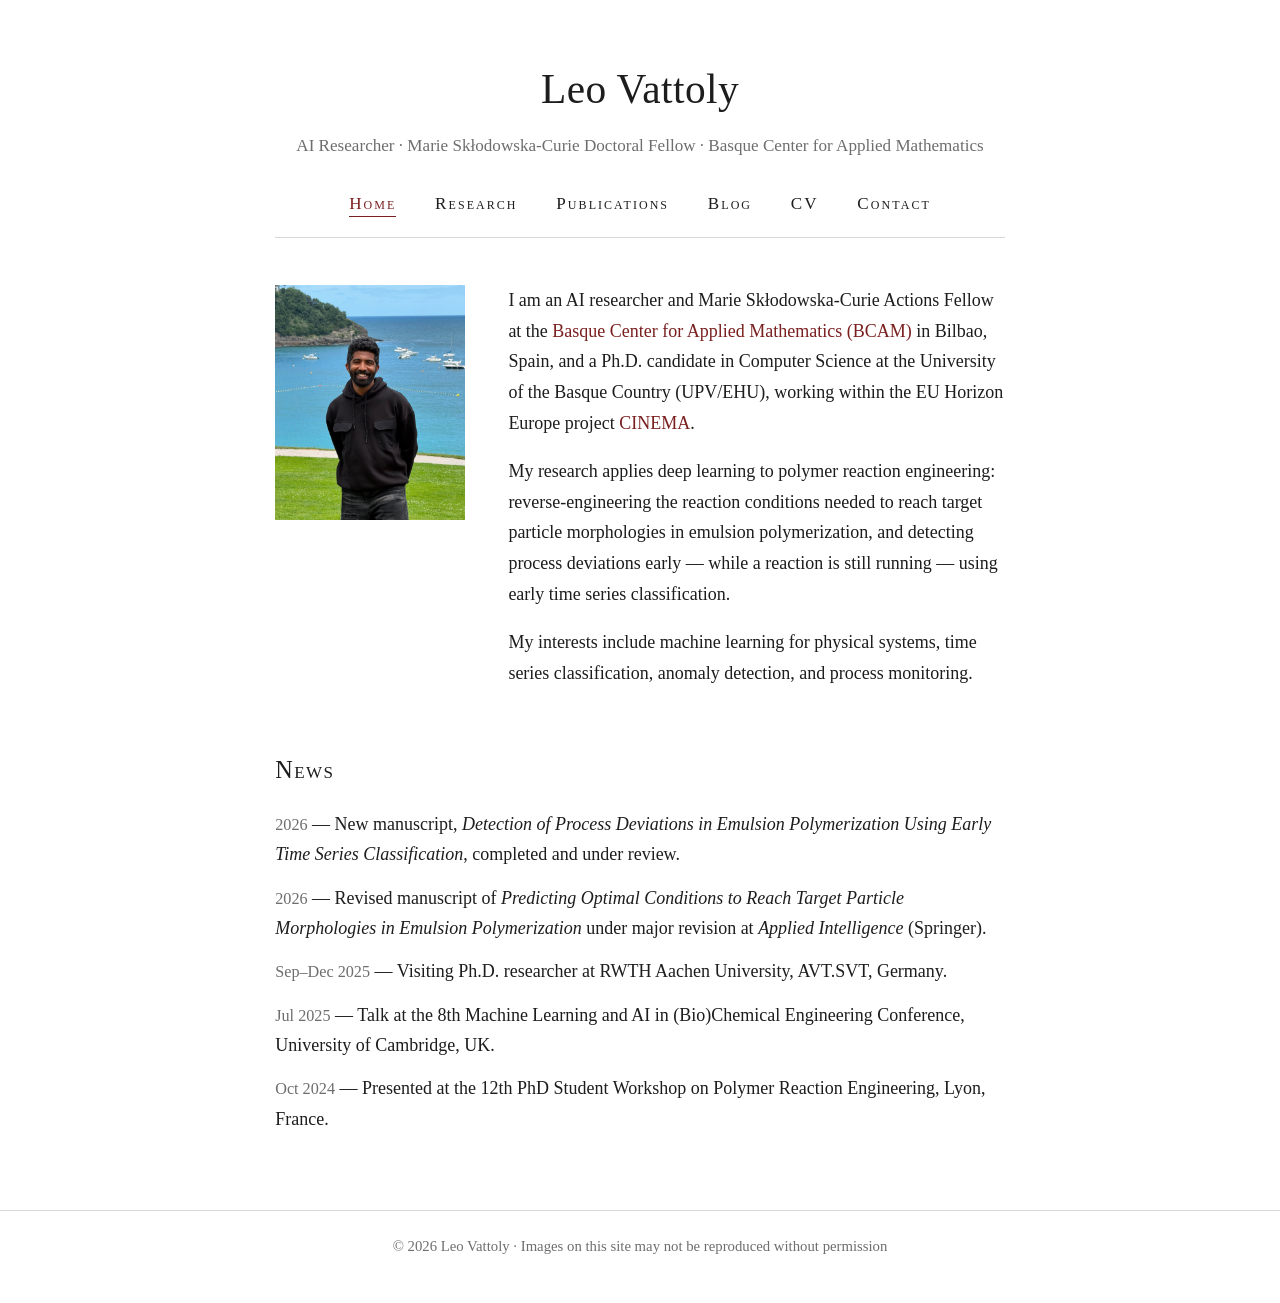
==== commit 68ba354e: "Change profile image format from PNG to JPEG" ====
--- a/index.html
+++ b/index.html
@@ -30,7 +30,7 @@
     <div class="container">
 
       <div class="profile-row">
-        <div class="photo-frame" style="background-image: url('img/profile_1.png');" role="img" aria-label="Portrait of Leo Vattoly"></div>
+        <div class="photo-frame" style="background-image: url('img/profile_1.jpeg');" role="img" aria-label="Portrait of Leo Vattoly"></div>
         <div class="bio">
           <p>
             I am an AI researcher and Marie Sk&#322;odowska-Curie Actions Fellow at the
